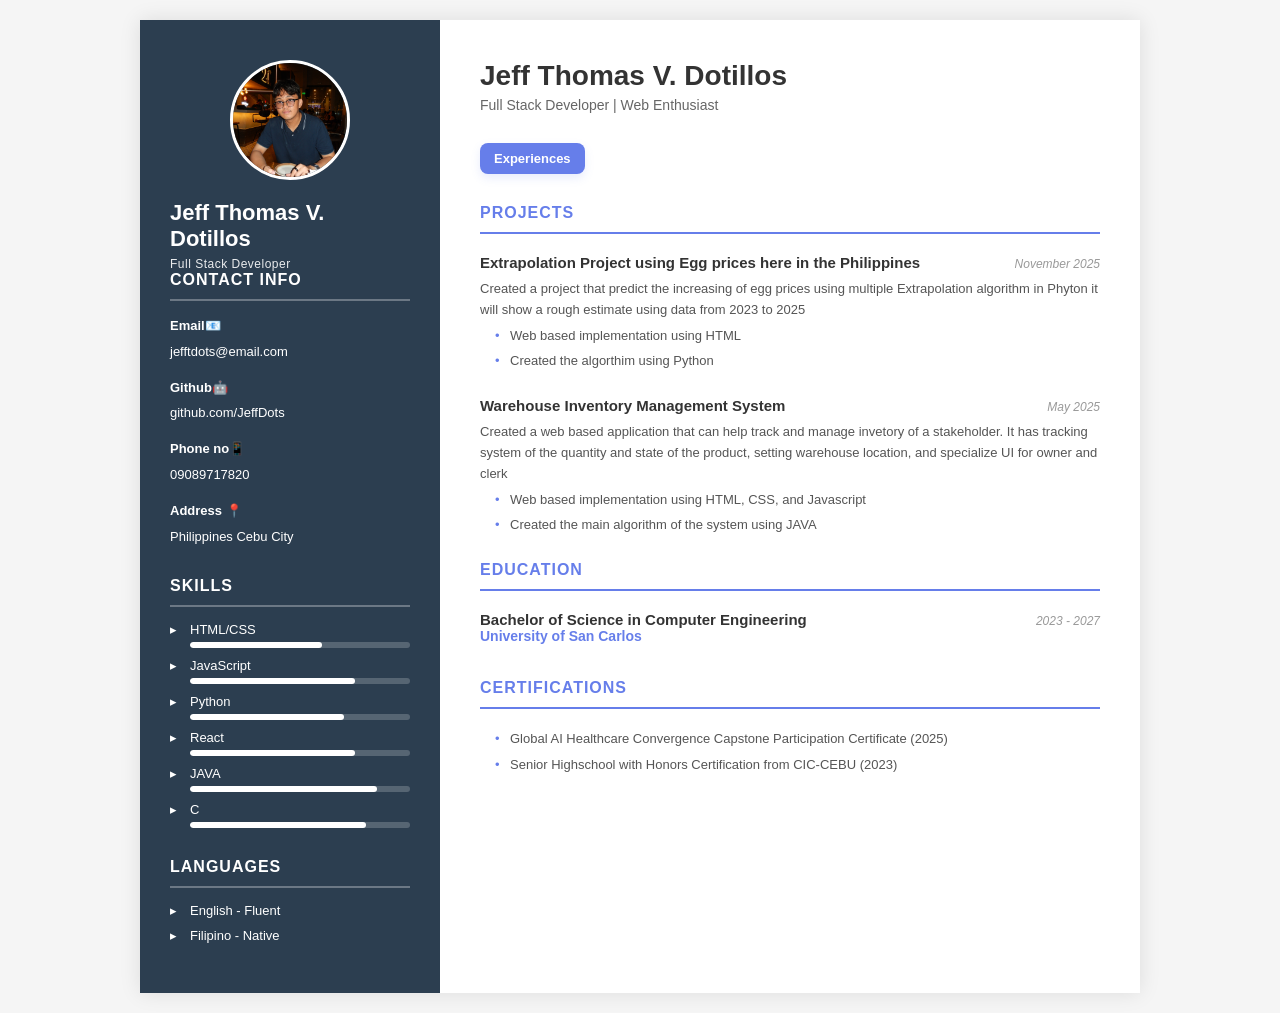
==== index.html @ 57b17c10 "Add files via upload" ====
<!DOCTYPE html>
<html lang = "en">
<head>
    <meta charset="UTF-8">
    <meta name="viewport" content="width=device-width, initial-scale=1.0">
    <title>Jeff's Resume</title>
<link rel="stylesheet" href="styles.css">
</head>

<body>
    <div class = "resume-container">
        <div class = "sidebar">
            <div class = "profile-image">
                <img src="JeffRecent.jpg" alt="Jeff Thomas V. Dotillos">
            </div>
            <div class = "profile-name">Jeff Thomas V. Dotillos</div>
            <div class = "profile-title">Full Stack Developer</div>

            <h2>Contact Info</h2>
            <div class = "info-item">
                <strong>Email📧</strong>
                jefftdots@email.com
            </div>
             <div class = "info-item">
                <strong>Github🤖</strong>
                github.com/JeffDots
            </div>
            <div class = "info-item">
                <strong>Phone no📱</strong>
                09089717820
            </div>
            <div class = "info-item">
                <strong>Address 📍</strong>
                Philippines Cebu City
            </div>

            <h2>Skills</h2>
            <ul class = "skills-list">
                <li>
                    HTML/CSS
                    <div class = "skill-bar">
                        <div class = "skill-progress" style="width: 60%;"></div>
                    </div>
                </li>
                <li>
                    JavaScript
                    <div class = "skill-bar">
                        <div class = "skill-progress" style="width: 75%;"></div>
                    </div>
                </li>
                <li>
                    Python
                    <div class = "skill-bar">
                        <div class = "skill-progress" style="width: 70%;"></div>
                    </div>
                </li>
                <li>
                    React
                    <div class = "skill-bar">
                        <div class = "skill-progress" style="width: 75%;"></div>
                    </div>
                </li>
                                
                <li>
                    JAVA
                    <div class = "skill-bar">
                        <div class = "skill-progress" style="width: 85%;"></div>
                    </div>
                </li>
                 <li>
                    C
                    <div class = "skill-bar">
                        <div class = "skill-progress" style="width: 80%;"></div>
                    </div>
                </li>
            </ul>
            <h2>Languages</h2>
            <ul class = "language-list">
                <li>English - Fluent</li>
                <li>Filipino - Native</li>
            </ul>
        </div>

        <div class = "main-content">
            <h1>Jeff Thomas V. Dotillos</h1>
            <p class = "subtitle">Full Stack Developer | Web Enthusiast</p>
            <p class="instruction-link"><a href="experience.html">Experiences</a></p>
            
            <div class = "section"> 
                <h2 class = "section-title">Projects</h2>

                <div class = "project-item">
                    <div class = "item-header">
                        <div>
                            <div class = "item-title">Extrapolation Project using Egg prices here in the Philippines</div>
                        
                        </div>
                        <div class = "item-date"> November 2025</div>      
                    </div>
                    <div class="item-description">
                        Created a project that predict the increasing of egg prices using multiple Extrapolation algorithm in Phyton 
                        it will show a rough estimate using data from 2023 to 2025
                        <ul>
                            <li>Web based implementation using HTML</li>
                            <li>Created the algorthim using Python</li>
                        </ul>
                </div>
            </div>

               <div class = "project-item">
                    <div class = "item-header">
                        <div>
                            <div class = "item-title">Warehouse Inventory Management System</div>
                        
                        </div>
                        <div class = "item-date"> May 2025</div>      
                    </div>
                    <div class="item-description">
                        Created a web based application that can help track and manage invetory of a stakeholder. It has tracking system
                        of the quantity and state of the product, setting warehouse location, and specialize UI for owner and clerk

                        <ul>
                            <li>Web based implementation using HTML, CSS, and Javascript</li>
                            <li>Created the main algorithm of the system using JAVA</li>
                        </ul>
                </div>
            </div>

            <div class="section">
                <h2 class="section-title">Education</h2>

                <div class="education-item">
                    <div class="item-header">
                        <div>
                            <div class="item-title">Bachelor of Science in Computer Engineering</div>
                            <div class="item-company">University of San Carlos</div>
                        </div>
                        <div class="item-date">2023 - 2027</div>
                    </div>
                </div>
            </div>

            <div class="section">
                <h2 class="section-title">Certifications</h2>
                <div class="experience-item">
                    <div class="item-description">
                        <ul>
                            <li>Global AI Healthcare Convergence Capstone Participation Certificate (2025)</li>
                            <li>Senior Highschool with Honors Certification from CIC-CEBU (2023)</li>

                        </ul>
                    </div>
                </div>
            </div>
        </div>
    </div>
</body>
</html>
---- styles.css ----
*{
    margin: 0;
    padding: 0;
    box-sizing: border-box;
}
body{
    font-family: 'Segoe UI', Tahoma, Geneva, Verdana, sans-serif;
    background-color: #f5f5f5;
    padding: 20px;
}

.resume-container{
    display: flex;
    max-width: 1000px;
    margin: 0 auto;
    background-color: white;
    box-shadow: 0 0 20px rgba(0,0,0,0.1);
    min-height: 600px;
}

.sidebar{
    width: 30%;
    background-color: #2c3e50;
    color: white;
    padding: 40px 30px;
}

.sidebar h2{
    font-size: 16px;
    margin-top: 30px;
    margin-bottom: 15px;
    font-weight: 600;
    text-transform: uppercase;
    letter-spacing: 1px;
    border-bottom: 2px solid rgba(255,255,255,0.3);
    padding-bottom: 10px;
}

.sidebar h2:first-of-type{
    margin-top: 0;
}

.profile-image{
    width: 120px;
    height: 120px;
    border-radius: 50%;
    background-color: rgba(255,255,255,0.2);
    margin: 0 auto 20px;
    display: flex;
    align-items: center;
    justify-content: center;
    font-size: 40px;
    border: 3px solid white;
}

.profile-image img{
    width:100%;
    height:100%;
    border-radius:50%;
    object-fit:cover;
    display:block;
}

.profile-name{
    font-size: 22px;
    font-weight: 700;
    margin-bottom: 5px;
}

.profile-title{
    font-size: 12px;
    opacity: 0.9;
    letter-spacing: 0.5px;
}

.info-item{
    margin-bottom: 15px;
    font-size: 13px;
    line-height: 1.6;
}

.info-item strong{
    display: block;
    margin-bottom: 5px;
    font-weight: 600;
}

.skills-list, .language-list{
    list-style: none;
}

.skills-list li, .language-list li {
    margin-bottom: 10px;
    font-size: 13px;
    padding-left: 20px;
    position: relative;
}

.skills-list li:before, .language-list li:before {
    content: "▸";
    position: absolute;
    left: 0;
}

.skill-bar {
    background-color: rgba(255, 255, 255, 0.2);
    height: 6px;
    border-radius: 3px;
    margin-top: 5px;
    overflow: hidden;
}

.skill-progress {
    background-color: white;
    height: 100%;
    border-radius: 3px;
}

/* Main Content */
.main-content {
    width: 70%;
    padding: 40px 40px;
}

.main-content h1 {
    font-size: 28px;
    color: #333;
    margin-bottom: 5px;
    font-weight: 700;
}

.main-content .subtitle {
    color: #666;
    margin-bottom: 30px;
    font-size: 14px;
}

/* Styled instruction link shown under the subtitle */
.instruction-link {
    margin-bottom: 30px;
}
.instruction-link a {
    display: inline-block;
    background-color: #667eea;
    color: #fff;
    padding: 8px 14px;
    border-radius: 8px;
    text-decoration: none;
    font-weight: 600;
    font-size: 13px;
    box-shadow: 0 4px 10px rgba(102,126,234,0.15);
    transition: transform 120ms ease, box-shadow 120ms ease, background-color 120ms ease;
}
.instruction-link a:hover,
.instruction-link a:focus {
    background-color: #5567d6;
    transform: translateY(-2px);
    box-shadow: 0 8px 18px rgba(86,100,220,0.18);
}
.instruction-link a:active {
    transform: translateY(0);
}

.section {
    margin-bottom: 35px;
}

.section-title {
    font-size: 16px;
    font-weight: 700;
    color: #667eea;
    margin-bottom: 20px;
    padding-bottom: 10px;
    border-bottom: 2px solid #667eea;
    text-transform: uppercase;
    letter-spacing: 1px;
}

.experience-item, .education-item, .project-item {
    margin-bottom: 25px;
}

.item-header {
    display: flex;
    justify-content: space-between;
    align-items: baseline;
    margin-bottom: 5px;
}

.item-title {
    font-size: 15px;
    font-weight: 700;
    color: #333;
}

.item-company {
    font-size: 14px;
    color: #667eea;
    font-weight: 600;
}

.item-date {
    font-size: 12px;
    color: #999;
    font-style: italic;
}

.item-description {
    font-size: 13px;
    color: #555;
    line-height: 1.6;
    margin-top: 8px;
}

.item-description ul {
    list-style: none;
    margin-left: 15px;
    margin-top: 5px;
}

.item-description li {
    margin-bottom: 5px;
    padding-left: 15px;
    position: relative;
}

.item-description li:before {
    content: "•";
    position: absolute;
    left: 0;
    color: #667eea;
}

/* Experience Section Alternating Styles */
.experience-section {
    padding: 25px;
    margin-bottom: 10px;
    background-color: #667eea;
    border-radius: 8px;
    color: white;
}

.experience-section.alternate {
    background-color: #f5f5f5;
    color: #333;
}

.experience-section .item-title {
    color: white;
}

.experience-section.alternate .item-title {
    color: #333;
}

.experience-section .item-description {
    color: rgba(255, 255, 255, 0.9);
}

.experience-section.alternate .item-description {
    color: #555;
}

.experience-section .item-date {
    color: rgba(255, 255, 255, 0.7);
}

.experience-section.alternate .item-date {
    color: #999;
}

.experience-section ul li:before {
    color: rgba(255, 255, 255, 0.8);
}

.experience-section.alternate ul li:before {
    color: #667eea;
}

@media print {
    body {
        padding: 0;
        background: white;
    }
    .resume-container {
        box-shadow: none;
        max-width: 100%;
    }
}
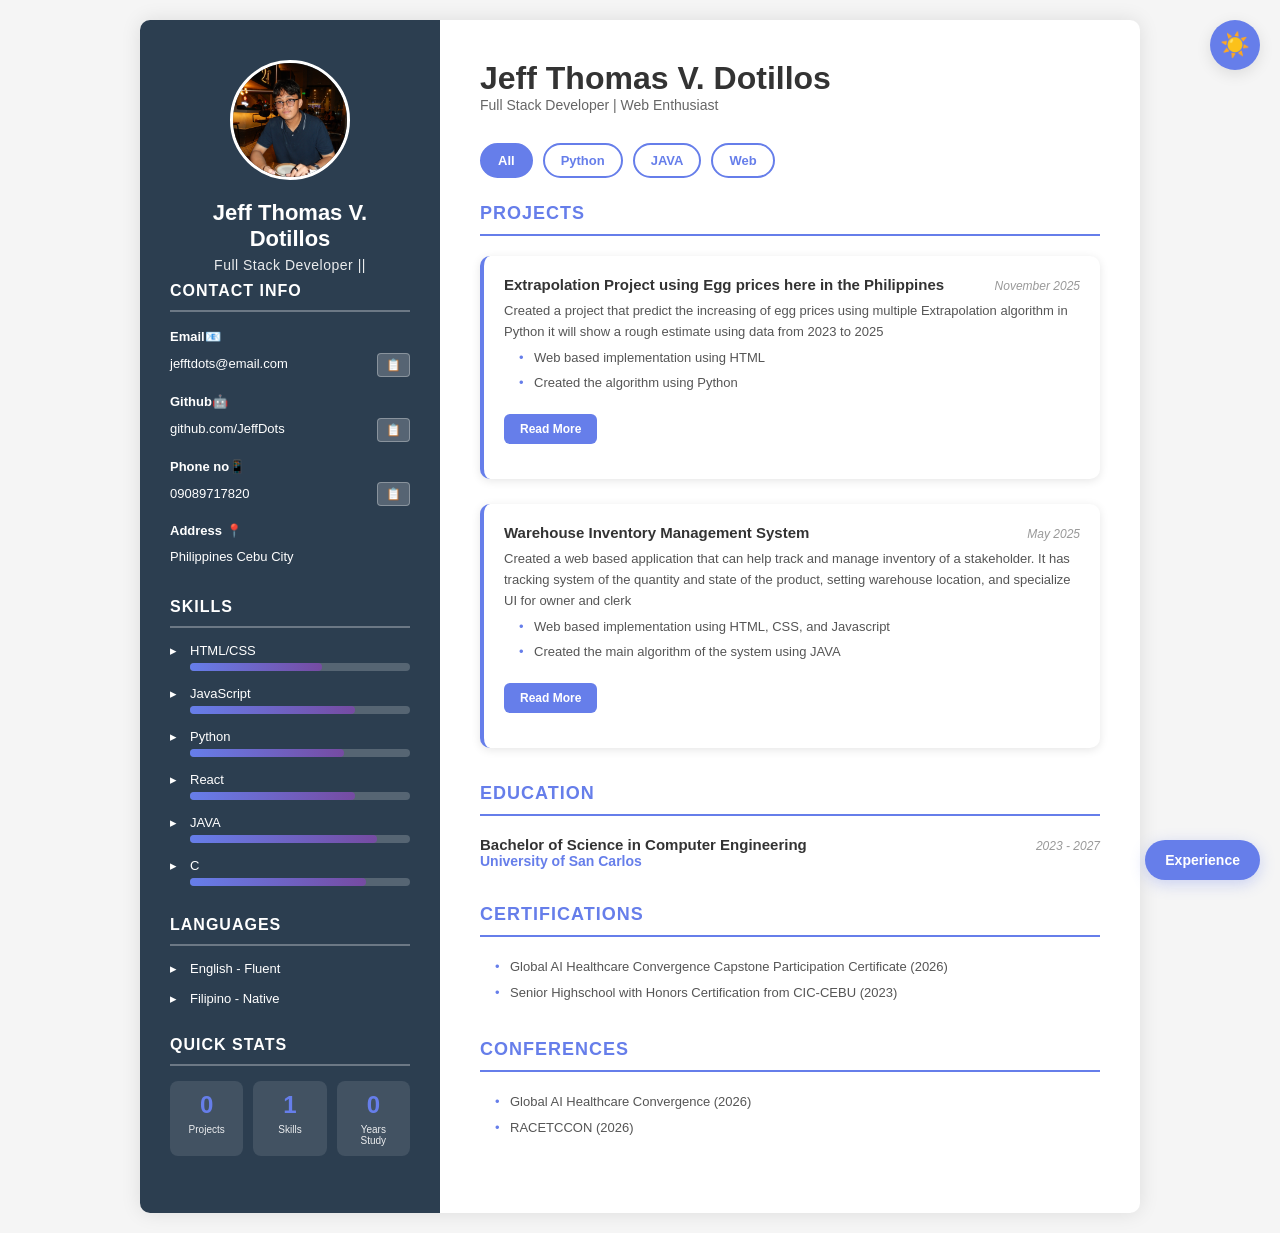
==== commit eef8fc0a: "Add files via upload" ====
--- a/index.html
+++ b/index.html
@@ -1,135 +1,192 @@
 <!DOCTYPE html>
-<html lang = "en">
+<html lang="en">
 <head>
     <meta charset="UTF-8">
     <meta name="viewport" content="width=device-width, initial-scale=1.0">
     <title>Jeff's Resume</title>
-<link rel="stylesheet" href="styles.css">
+    <link rel="stylesheet" href="styles.css">
 </head>
 
 <body>
-    <div class = "resume-container">
-        <div class = "sidebar">
-            <div class = "profile-image">
+    <!-- Scroll Progress Bar -->
+    <div class="scroll-progress" id="scrollProgress"></div>
+
+    <!-- Dark Mode Toggle -->
+    <button class="theme-toggle" id="themeToggle" aria-label="Toggle dark mode">
+        <span class="sun-icon">☀️</span>
+        <span class="moon-icon">🌙</span>
+    </button>
+
+    <!-- Back to Top Button -->
+    <button class="back-to-top" id="backToTop" aria-label="Back to top">↑</button>
+
+    <div class="resume-container">
+        <div class="sidebar">
+            <div class="profile-image">
                 <img src="JeffRecent.jpg" alt="Jeff Thomas V. Dotillos">
             </div>
-            <div class = "profile-name">Jeff Thomas V. Dotillos</div>
-            <div class = "profile-title">Full Stack Developer</div>
+            <div class="profile-name">Jeff Thomas V. Dotillos</div>
+            <div class="profile-title">Full Stack Developer ||</div>
 
             <h2>Contact Info</h2>
-            <div class = "info-item">
+            <div class="info-item">
                 <strong>Email📧</strong>
-                jefftdots@email.com
-            </div>
-             <div class = "info-item">
+                <span class="copyable" data-copy="jefftdots@email.com">
+                    jefftdots@email.com
+                    <button class="copy-btn" aria-label="Copy email">📋</button>
+                </span>
+            </div>
+            <div class="info-item">
                 <strong>Github🤖</strong>
-                github.com/JeffDots
-            </div>
-            <div class = "info-item">
+                <span class="copyable" data-copy="github.com/JeffDots">
+                    github.com/JeffDots
+                    <button class="copy-btn" aria-label="Copy GitHub">📋</button>
+                </span>
+            </div>
+            <div class="info-item">
                 <strong>Phone no📱</strong>
-                09089717820
-            </div>
-            <div class = "info-item">
+                <span class="copyable" data-copy="09089717820">
+                    09089717820
+                    <button class="copy-btn" aria-label="Copy phone">📋</button>
+                </span>
+            </div>
+            <div class="info-item">
                 <strong>Address 📍</strong>
                 Philippines Cebu City
             </div>
 
             <h2>Skills</h2>
-            <ul class = "skills-list">
+            <ul class="skills-list">
                 <li>
                     HTML/CSS
-                    <div class = "skill-bar">
-                        <div class = "skill-progress" style="width: 60%;"></div>
+                    <div class="skill-bar">
+                        <div class="skill-progress" data-width="60"></div>
+                        <span class="skill-percentage">60%</span>
                     </div>
                 </li>
                 <li>
                     JavaScript
-                    <div class = "skill-bar">
-                        <div class = "skill-progress" style="width: 75%;"></div>
+                    <div class="skill-bar">
+                        <div class="skill-progress" data-width="75"></div>
+                        <span class="skill-percentage">75%</span>
                     </div>
                 </li>
                 <li>
                     Python
-                    <div class = "skill-bar">
-                        <div class = "skill-progress" style="width: 70%;"></div>
+                    <div class="skill-bar">
+                        <div class="skill-progress" data-width="70"></div>
+                        <span class="skill-percentage">70%</span>
                     </div>
                 </li>
                 <li>
                     React
-                    <div class = "skill-bar">
-                        <div class = "skill-progress" style="width: 75%;"></div>
-                    </div>
-                </li>
-                                
+                    <div class="skill-bar">
+                        <div class="skill-progress" data-width="75"></div>
+                        <span class="skill-percentage">75%</span>
+                    </div>
+                </li>
                 <li>
                     JAVA
-                    <div class = "skill-bar">
-                        <div class = "skill-progress" style="width: 85%;"></div>
-                    </div>
-                </li>
-                 <li>
+                    <div class="skill-bar">
+                        <div class="skill-progress" data-width="85"></div>
+                        <span class="skill-percentage">85%</span>
+                    </div>
+                </li>
+                <li>
                     C
-                    <div class = "skill-bar">
-                        <div class = "skill-progress" style="width: 80%;"></div>
+                    <div class="skill-bar">
+                        <div class="skill-progress" data-width="80"></div>
+                        <span class="skill-percentage">80%</span>
                     </div>
                 </li>
             </ul>
             <h2>Languages</h2>
-            <ul class = "language-list">
+            <ul class="language-list">
                 <li>English - Fluent</li>
                 <li>Filipino - Native</li>
             </ul>
+
+            <!-- Quick Stats -->
+            <h2>Quick Stats</h2>
+            <div class="stats-container">
+                <div class="stat-item">
+                    <div class="stat-number" data-target="2">0</div>
+                    <div class="stat-label">Projects</div>
+                </div>
+                <div class="stat-item">
+                    <div class="stat-number" data-target="6">0</div>
+                    <div class="stat-label">Skills</div>
+                </div>
+                <div class="stat-item">
+                    <div class="stat-number" data-target="3">0</div>
+                    <div class="stat-label">Years Study</div>
+                </div>
+            </div>
         </div>
 
-        <div class = "main-content">
+        <div class="main-content">
             <h1>Jeff Thomas V. Dotillos</h1>
-            <p class = "subtitle">Full Stack Developer | Web Enthusiast</p>
-            <p class="instruction-link"><a href="experience.html">Experiences</a></p>
+            <p class="subtitle">Full Stack Developer | Web Enthusiast</p>
             
-            <div class = "section"> 
-                <h2 class = "section-title">Projects</h2>
-
-                <div class = "project-item">
-                    <div class = "item-header">
+            <!-- Filter Buttons -->
+            <div class="filter-container">
+                <button class="filter-btn active" data-filter="all">All</button>
+                <button class="filter-btn" data-filter="python">Python</button>
+                <button class="filter-btn" data-filter="java">JAVA</button>
+                <button class="filter-btn" data-filter="web">Web</button>
+            </div>
+
+            <div class="section"> 
+                <h2 class="section-title">Projects</h2>
+
+                <div class="project-item" data-category="python web" data-aos="fade-up">
+                    <div class="item-header">
                         <div>
-                            <div class = "item-title">Extrapolation Project using Egg prices here in the Philippines</div>
-                        
+                            <div class="item-title">Extrapolation Project using Egg prices here in the Philippines</div>
                         </div>
-                        <div class = "item-date"> November 2025</div>      
-                    </div>
-                    <div class="item-description">
-                        Created a project that predict the increasing of egg prices using multiple Extrapolation algorithm in Phyton 
+                        <div class="item-date">November 2025</div>      
+                    </div>
+                    <div class="item-description">
+                        Created a project that predict the increasing of egg prices using multiple Extrapolation algorithm in Python 
                         it will show a rough estimate using data from 2023 to 2025
                         <ul>
                             <li>Web based implementation using HTML</li>
-                            <li>Created the algorthim using Python</li>
-                        </ul>
-                </div>
-            </div>
-
-               <div class = "project-item">
-                    <div class = "item-header">
+                            <li>Created the algorithm using Python</li>
+                        </ul>
+                    </div>
+                    <button class="expand-btn">Read More</button>
+                    <div class="expanded-content">
+                        <p><strong>Technologies:</strong> Python, HTML, Data Analysis</p>
+                        <p><strong>Key Features:</strong> Predictive modeling, data visualization, trend analysis</p>
+                    </div>
+                </div>
+
+                <div class="project-item" data-category="java web" data-aos="fade-up">
+                    <div class="item-header">
                         <div>
-                            <div class = "item-title">Warehouse Inventory Management System</div>
-                        
+                            <div class="item-title">Warehouse Inventory Management System</div>
                         </div>
-                        <div class = "item-date"> May 2025</div>      
-                    </div>
-                    <div class="item-description">
-                        Created a web based application that can help track and manage invetory of a stakeholder. It has tracking system
+                        <div class="item-date">May 2025</div>      
+                    </div>
+                    <div class="item-description">
+                        Created a web based application that can help track and manage inventory of a stakeholder. It has tracking system
                         of the quantity and state of the product, setting warehouse location, and specialize UI for owner and clerk
-
                         <ul>
                             <li>Web based implementation using HTML, CSS, and Javascript</li>
                             <li>Created the main algorithm of the system using JAVA</li>
                         </ul>
+                    </div>
+                    <button class="expand-btn">Read More</button>
+                    <div class="expanded-content">
+                        <p><strong>Technologies:</strong> JAVA, HTML, CSS, JavaScript</p>
+                        <p><strong>Key Features:</strong> Real-time inventory tracking, multi-user authentication, warehouse management</p>
+                    </div>
                 </div>
             </div>
 
             <div class="section">
                 <h2 class="section-title">Education</h2>
-
-                <div class="education-item">
+                <div class="education-item" data-aos="fade-up">
                     <div class="item-header">
                         <div>
                             <div class="item-title">Bachelor of Science in Computer Engineering</div>
@@ -142,17 +199,35 @@
 
             <div class="section">
                 <h2 class="section-title">Certifications</h2>
-                <div class="experience-item">
-                    <div class="item-description">
-                        <ul>
-                            <li>Global AI Healthcare Convergence Capstone Participation Certificate (2025)</li>
+                <div class="experience-item" data-aos="fade-up">
+                    <div class="item-description">
+                        <ul>
+                            <li>Global AI Healthcare Convergence Capstone Participation Certificate (2026)</li>
                             <li>Senior Highschool with Honors Certification from CIC-CEBU (2023)</li>
-
+                        </ul>
+                    </div>
+                </div>
+            </div>
+
+            <div class = "section">
+                <h2 class="section-title">Conferences</h2>
+                <div class-="experience-item" data-aos="fade-up">
+                    <div class="item-description">
+                        <ul>
+                            <li>Global AI Healthcare Convergence (2026)</li>
+                            <li>RACETCCON (2026)</li>
                         </ul>
                     </div>
                 </div>
             </div>
         </div>
     </div>
+
+    <a href="experience.html" class="floating-experience-btn">Experience</a>
+
+    <!-- Toast Notification -->
+    <div class="toast" id="toast"></div>
+
+    <script src="script.js"></script>
 </body>
 </html>
--- a/styles.css
+++ b/styles.css
@@ -1,27 +1,163 @@
-
 *{
     margin: 0;
     padding: 0;
     box-sizing: border-box;
 }
+
+:root {
+    --primary-color: #667eea;
+    --secondary-color: #2c3e50;
+    --text-color: #333;
+    --bg-color: #f5f5f5;
+    --white: #ffffff;
+    --shadow: rgba(0,0,0,0.1);
+    --transition: all 0.3s ease;
+}
+
 body{
     font-family: 'Segoe UI', Tahoma, Geneva, Verdana, sans-serif;
-    background-color: #f5f5f5;
+    background-color: var(--bg-color);
     padding: 20px;
-}
-
+    transition: var(--transition);
+}
+
+/* ==========================================
+   SCROLL PROGRESS BAR
+   ========================================== */
+.scroll-progress {
+    position: fixed;
+    top: 0;
+    left: 0;
+    width: 0%;
+    height: 4px;
+    background: linear-gradient(90deg, #667eea, #764ba2);
+    z-index: 9999;
+    transition: width 0.1s ease;
+}
+
+/* ==========================================
+   DARK MODE STYLES
+   ========================================== */
+body.dark-mode {
+    --bg-color: #1a1a1a;
+    --white: #2d2d2d;
+    --text-color: #e0e0e0;
+    --shadow: rgba(255,255,255,0.1);
+}
+
+.theme-toggle {
+    position: fixed;
+    top: 20px;
+    right: 20px;
+    background: var(--primary-color);
+    border: none;
+    width: 50px;
+    height: 50px;
+    border-radius: 50%;
+    cursor: pointer;
+    box-shadow: 0 4px 15px var(--shadow);
+    z-index: 1000;
+    transition: var(--transition);
+    display: flex;
+    align-items: center;
+    justify-content: center;
+    font-size: 24px;
+}
+
+.theme-toggle:hover {
+    transform: scale(1.1) rotate(20deg);
+}
+
+.theme-toggle .moon-icon {
+    display: none;
+}
+
+body.dark-mode .theme-toggle .sun-icon {
+    display: none;
+}
+
+body.dark-mode .theme-toggle .moon-icon {
+    display: block;
+}
+
+/* ==========================================
+   BACK TO TOP BUTTON
+   ========================================== */
+.back-to-top {
+    position: fixed;
+    bottom: 80px;
+    right: 20px;
+    background: var(--primary-color);
+    color: white;
+    border: none;
+    width: 50px;
+    height: 50px;
+    border-radius: 50%;
+    font-size: 24px;
+    cursor: pointer;
+    box-shadow: 0 4px 15px var(--shadow);
+    opacity: 0;
+    visibility: hidden;
+    transition: var(--transition);
+    z-index: 999;
+}
+
+.back-to-top.visible {
+    opacity: 1;
+    visibility: visible;
+}
+
+.back-to-top:hover {
+    transform: translateY(-5px);
+    background: #5567d6;
+}
+
+/* ==========================================
+   TOAST NOTIFICATION
+   ========================================== */
+.toast {
+    position: fixed;
+    top: 80px;
+    right: 20px;
+    background: #333;
+    color: white;
+    padding: 15px 25px;
+    border-radius: 8px;
+    box-shadow: 0 4px 15px rgba(0,0,0,0.3);
+    opacity: 0;
+    visibility: hidden;
+    transform: translateY(-20px);
+    transition: var(--transition);
+    z-index: 10000;
+}
+
+.toast.show {
+    opacity: 1;
+    visibility: visible;
+    transform: translateY(0);
+}
+
+body.dark-mode .toast {
+    background: #667eea;
+}
+
+/* ==========================================
+   MAIN RESUME CONTAINER
+   ========================================== */
 .resume-container{
     display: flex;
     max-width: 1000px;
     margin: 0 auto;
-    background-color: white;
-    box-shadow: 0 0 20px rgba(0,0,0,0.1);
+    background-color: var(--white);
+    box-shadow: 0 0 20px var(--shadow);
     min-height: 600px;
+    border-radius: 10px;
+    overflow: hidden;
 }
 
 .sidebar{
     width: 30%;
-    background-color: #2c3e50;
+    background-color: var(--secondary-color);
     color: white;
     padding: 40px 30px;
 }
@@ -52,6 +188,12 @@
     justify-content: center;
     font-size: 40px;
     border: 3px solid white;
+    transition: var(--transition);
+}
+
+.profile-image:hover {
+    transform: scale(1.05);
+    box-shadow: 0 0 20px rgba(102,126,234,0.5);
 }
 
 .profile-image img{
@@ -66,12 +208,15 @@
     font-size: 22px;
     font-weight: 700;
     margin-bottom: 5px;
+    text-align: center;
 }
 
 .profile-title{
-    font-size: 12px;
+    font-size: 14px;
     opacity: 0.9;
     letter-spacing: 0.5px;
+    text-align: center;
+    min-height: 25px;
 }
 
 .info-item{
@@ -86,12 +231,47 @@
     font-weight: 600;
 }
 
+/* ==========================================
+   COPYABLE CONTACT INFO
+   ========================================== */
+.copyable {
+    display: flex;
+    align-items: center;
+    justify-content: space-between;
+    gap: 10px;
+    position: relative;
+}
+
+.copy-btn {
+    background: rgba(255,255,255,0.2);
+    border: 1px solid rgba(255,255,255,0.3);
+    color: white;
+    padding: 4px 8px;
+    border-radius: 4px;
+    cursor: pointer;
+    font-size: 12px;
+    transition: var(--transition);
+    flex-shrink: 0;
+}
+
+.copy-btn:hover {
+    background: rgba(255,255,255,0.3);
+    transform: scale(1.1);
+}
+
+.copy-btn:active {
+    transform: scale(0.95);
+}
+
+/* ==========================================
+   SKILLS SECTION
+   ========================================== */
 .skills-list, .language-list{
     list-style: none;
 }
 
 .skills-list li, .language-list li {
-    margin-bottom: 10px;
+    margin-bottom: 15px;
     font-size: 13px;
     padding-left: 20px;
     position: relative;
@@ -105,29 +285,94 @@
 
 .skill-bar {
     background-color: rgba(255, 255, 255, 0.2);
-    height: 6px;
-    border-radius: 3px;
+    height: 8px;
+    border-radius: 4px;
     margin-top: 5px;
-    overflow: hidden;
+    overflow: visible;
+    position: relative;
 }
 
 .skill-progress {
-    background-color: white;
+    background: linear-gradient(90deg, #667eea, #764ba2);
     height: 100%;
-    border-radius: 3px;
-}
-
-/* Main Content */
+    border-radius: 4px;
+    width: 0%;
+    transition: width 1.5s ease-in-out;
+}
+
+.skill-percentage {
+    display: none;
+    position: absolute;
+    top: -30px;
+    right: 0;
+    background: rgba(0, 0, 0, 0.9);
+    color: white;
+    padding: 4px 8px;
+    border-radius: 4px;
+    font-size: 11px;
+    white-space: nowrap;
+    z-index: 10;
+    pointer-events: none;
+}
+
+.skills-list li:hover .skill-percentage {
+    display: block;
+}
+
+/* ==========================================
+   QUICK STATS
+   ========================================== */
+.stats-container {
+    display: flex;
+    flex-wrap: wrap;
+    gap: 10px;
+    margin-top: 15px;
+}
+
+.stat-item {
+    flex: 1;
+    min-width: 60px;
+    background: rgba(255,255,255,0.1);
+    padding: 10px;
+    border-radius: 8px;
+    text-align: center;
+    transition: var(--transition);
+}
+
+.stat-item:hover {
+    background: rgba(255,255,255,0.2);
+    transform: translateY(-3px);
+}
+
+.stat-number {
+    font-size: 24px;
+    font-weight: 700;
+    color: #667eea;
+}
+
+.stat-label {
+    font-size: 10px;
+    margin-top: 5px;
+    opacity: 0.9;
+}
+
+/* ==========================================
+   MAIN CONTENT
+   ========================================== */
 .main-content {
     width: 70%;
     padding: 40px 40px;
+    color: var(--text-color);
+}
+
+.resume-container.no-sidebar .main-content {
+    width: 100%;
+    margin-bottom: 5px;
+    font-weight: 400;
 }
 
 .main-content h1 {
-    font-size: 28px;
-    color: #333;
-    margin-bottom: 5px;
-    font-weight: 700;
+    color: var(--text-color);
 }
 
 .main-content .subtitle {
@@ -136,10 +381,50 @@
     font-size: 14px;
 }
 
-/* Styled instruction link shown under the subtitle */
+body.dark-mode .main-content .subtitle {
+    color: #aaa;
+}
+
+/* ==========================================
+   FILTER BUTTONS
+   ========================================== */
+.filter-container {
+    display: flex;
+    gap: 10px;
+    margin-bottom: 25px;
+    flex-wrap: wrap;
+}
+
+.filter-btn {
+    background: var(--white);
+    border: 2px solid var(--primary-color);
+    color: var(--primary-color);
+    padding: 8px 16px;
+    border-radius: 20px;
+    cursor: pointer;
+    font-size: 13px;
+    font-weight: 600;
+    transition: var(--transition);
+}
+
+.filter-btn:hover {
+    background: var(--primary-color);
+    color: white;
+    transform: translateY(-2px);
+}
+
+.filter-btn.active {
+    background: var(--primary-color);
+    color: white;
+}
+
+/* ==========================================
+   SECTIONS
+   ========================================== */
 .instruction-link {
     margin-bottom: 30px;
 }
+
 .instruction-link a {
     display: inline-block;
     background-color: #667eea;
@@ -150,35 +435,62 @@
     font-weight: 600;
     font-size: 13px;
     box-shadow: 0 4px 10px rgba(102,126,234,0.15);
-    transition: transform 120ms ease, box-shadow 120ms ease, background-color 120ms ease;
-}
-.instruction-link a:hover,
-.instruction-link a:focus {
+    transition: var(--transition);
+}
+
+.instruction-link a:hover {
     background-color: #5567d6;
     transform: translateY(-2px);
     box-shadow: 0 8px 18px rgba(86,100,220,0.18);
 }
-.instruction-link a:active {
-    transform: translateY(0);
-}
 
 .section {
     margin-bottom: 35px;
 }
 
 .section-title {
-    font-size: 16px;
+    font-size: 18px;
     font-weight: 700;
-    color: #667eea;
+    color: var(--primary-color);
     margin-bottom: 20px;
     padding-bottom: 10px;
-    border-bottom: 2px solid #667eea;
+    border-bottom: 2px solid var(--primary-color);
     text-transform: uppercase;
     letter-spacing: 1px;
 }
 
+/* ==========================================
+   PROJECT ITEMS WITH EXPAND FUNCTIONALITY
+   ========================================== */
 .experience-item, .education-item, .project-item {
     margin-bottom: 25px;
+    opacity: 0;
+    transform: translateY(20px);
+    transition: var(--transition);
+}
+
+/* ensure experience page items are always visible (no JS toggle on this page) */
+.resume-container.no-sidebar .experience-item,
+.resume-container.no-sidebar .education-item {
+    opacity: 1 !important;
+    transform: none !important;
+}
+
+.project-item {
+    background: var(--white);
+    padding: 20px;
+    border-radius: 10px;
+    box-shadow: 0 2px 10px var(--shadow);
+    border-left: 4px solid var(--primary-color);
+}
+
+body.dark-mode .project-item {
+    background: #2d2d2d;
+}
+
+.project-item.show {
+    opacity: 1;
+    transform: translateY(0);
 }
 
 .item-header {
@@ -191,12 +503,12 @@
 .item-title {
     font-size: 15px;
     font-weight: 700;
-    color: #333;
+    color: var(--text-color);
 }
 
 .item-company {
     font-size: 14px;
-    color: #667eea;
+    color: var(--primary-color);
     font-weight: 600;
 }
 
@@ -213,6 +525,10 @@
     margin-top: 8px;
 }
 
+body.dark-mode .item-description {
+    color: #ccc;
+}
+
 .item-description ul {
     list-style: none;
     margin-left: 15px;
@@ -229,21 +545,85 @@
     content: "•";
     position: absolute;
     left: 0;
-    color: #667eea;
-}
-
-/* Experience Section Alternating Styles */
+    color: var(--primary-color);
+}
+
+/* ==========================================
+   EXPAND BUTTON & CONTENT
+   ========================================== */
+.expand-btn {
+    margin-top: 15px;
+    background: var(--primary-color);
+    color: white;
+    border: none;
+    padding: 8px 16px;
+    border-radius: 6px;
+    cursor: pointer;
+    font-size: 12px;
+    font-weight: 600;
+    transition: var(--transition);
+}
+
+.expand-btn:hover {
+    background: #5567d6;
+    transform: translateY(-2px);
+}
+
+.expanded-content {
+    max-height: 0;
+    overflow: hidden;
+    transition: max-height 0.3s ease;
+    margin-top: 15px;
+    padding-top: 0;
+}
+
+.project-item.expanded .expanded-content {
+    padding-top: 15px;
+    border-top: 1px solid #eee;
+}
+
+body.dark-mode .project-item.expanded .expanded-content {
+    border-top-color: #444;
+}
+
+.expanded-content p {
+    margin-bottom: 10px;
+    font-size: 13px;
+    color: #666;
+}
+
+body.dark-mode .expanded-content p {
+    color: #aaa;
+}
+
+/* ==========================================
+   SCROLL ANIMATIONS (AOS)
+   ========================================== */
+[data-aos] {
+    opacity: 0;
+    transform: translateY(30px);
+    transition: opacity 0.6s ease, transform 0.6s ease;
+}
+
+[data-aos].aos-animate {
+    opacity: 1;
+    transform: translateY(0);
+}
+
+/* ==========================================
+   EXPERIENCE SECTION ALTERNATING STYLES
+   ========================================== */
 .experience-section {
     padding: 25px;
-    margin-bottom: 10px;
+    margin-bottom: 20px;
     background-color: #667eea;
     border-radius: 8px;
-    color: white;
+    color: black;
 }
 
 .experience-section.alternate {
-    background-color: #f5f5f5;
-    color: #333;
+    background-color: var(--bg-color);
+    color: var(--text-color);
 }
 
 .experience-section .item-title {
@@ -251,23 +631,27 @@
 }
 
 .experience-section.alternate .item-title {
-    color: #333;
+    color: var(--text-color);
 }
 
 .experience-section .item-description {
-    color: rgba(255, 255, 255, 0.9);
+    color: white;
 }
 
 .experience-section.alternate .item-description {
-    color: #555;
+    color: #000;
+}
+
+body.dark-mode .experience-section.alternate .item-description {
+    color: #ccc;
 }
 
 .experience-section .item-date {
-    color: rgba(255, 255, 255, 0.7);
+    color: white;
 }
 
 .experience-section.alternate .item-date {
-    color: #999;
+    color: #000;
 }
 
 .experience-section ul li:before {
@@ -278,13 +662,85 @@
     color: #667eea;
 }
 
+/* ==========================================
+   FLOATING EXPERIENCE BUTTON
+   ========================================== */
+.floating-experience-btn {
+    position: fixed;
+    bottom: 20px;
+    right: 20px;
+    background-color: #667eea;
+    color: white;
+    border: none;
+    padding: 12px 20px;
+    border-radius: 25px;
+    font-size: 14px;
+    font-weight: 600;
+    cursor: pointer;
+    box-shadow: 0 4px 15px rgba(102,126,234,0.3);
+    transition: var(--transition);
+    z-index: 1000;
+    text-decoration: none;
+    display: inline-block;
+    text-align: center;
+}
+
+.floating-experience-btn:hover {
+    background-color: #5567d6;
+    transform: translateY(-3px);
+    box-shadow: 0 8px 25px rgba(102,126,234,0.4);
+}
+
+/* ==========================================
+   PRINT STYLES
+   ========================================== */
 @media print {
     body {
         padding: 0;
         background: white;
     }
+    
     .resume-container {
         box-shadow: none;
         max-width: 100%;
     }
+    
+    .scroll-progress,
+    .theme-toggle,
+    .back-to-top,
+    .floating-experience-btn,
+    .filter-container,
+    .expand-btn,
+    .download-section,
+    .copy-btn,
+    .toast {
+        display: none !important;
+    }
+    
+    .expanded-content {
+        max-height: none !important;
+        display: block !important;
+    }
+}
+
+/* ==========================================
+   RESPONSIVE DESIGN
+   ========================================== */
+@media (max-width: 768px) {
+    .resume-container {
+        flex-direction: column;
+    }
+    
+    .sidebar,
+    .main-content {
+        width: 100%;
+    }
+    
+    .filter-container {
+        justify-content: center;
+    }
+    
+    .stats-container {
+        justify-content: space-around;
+    }
 }
